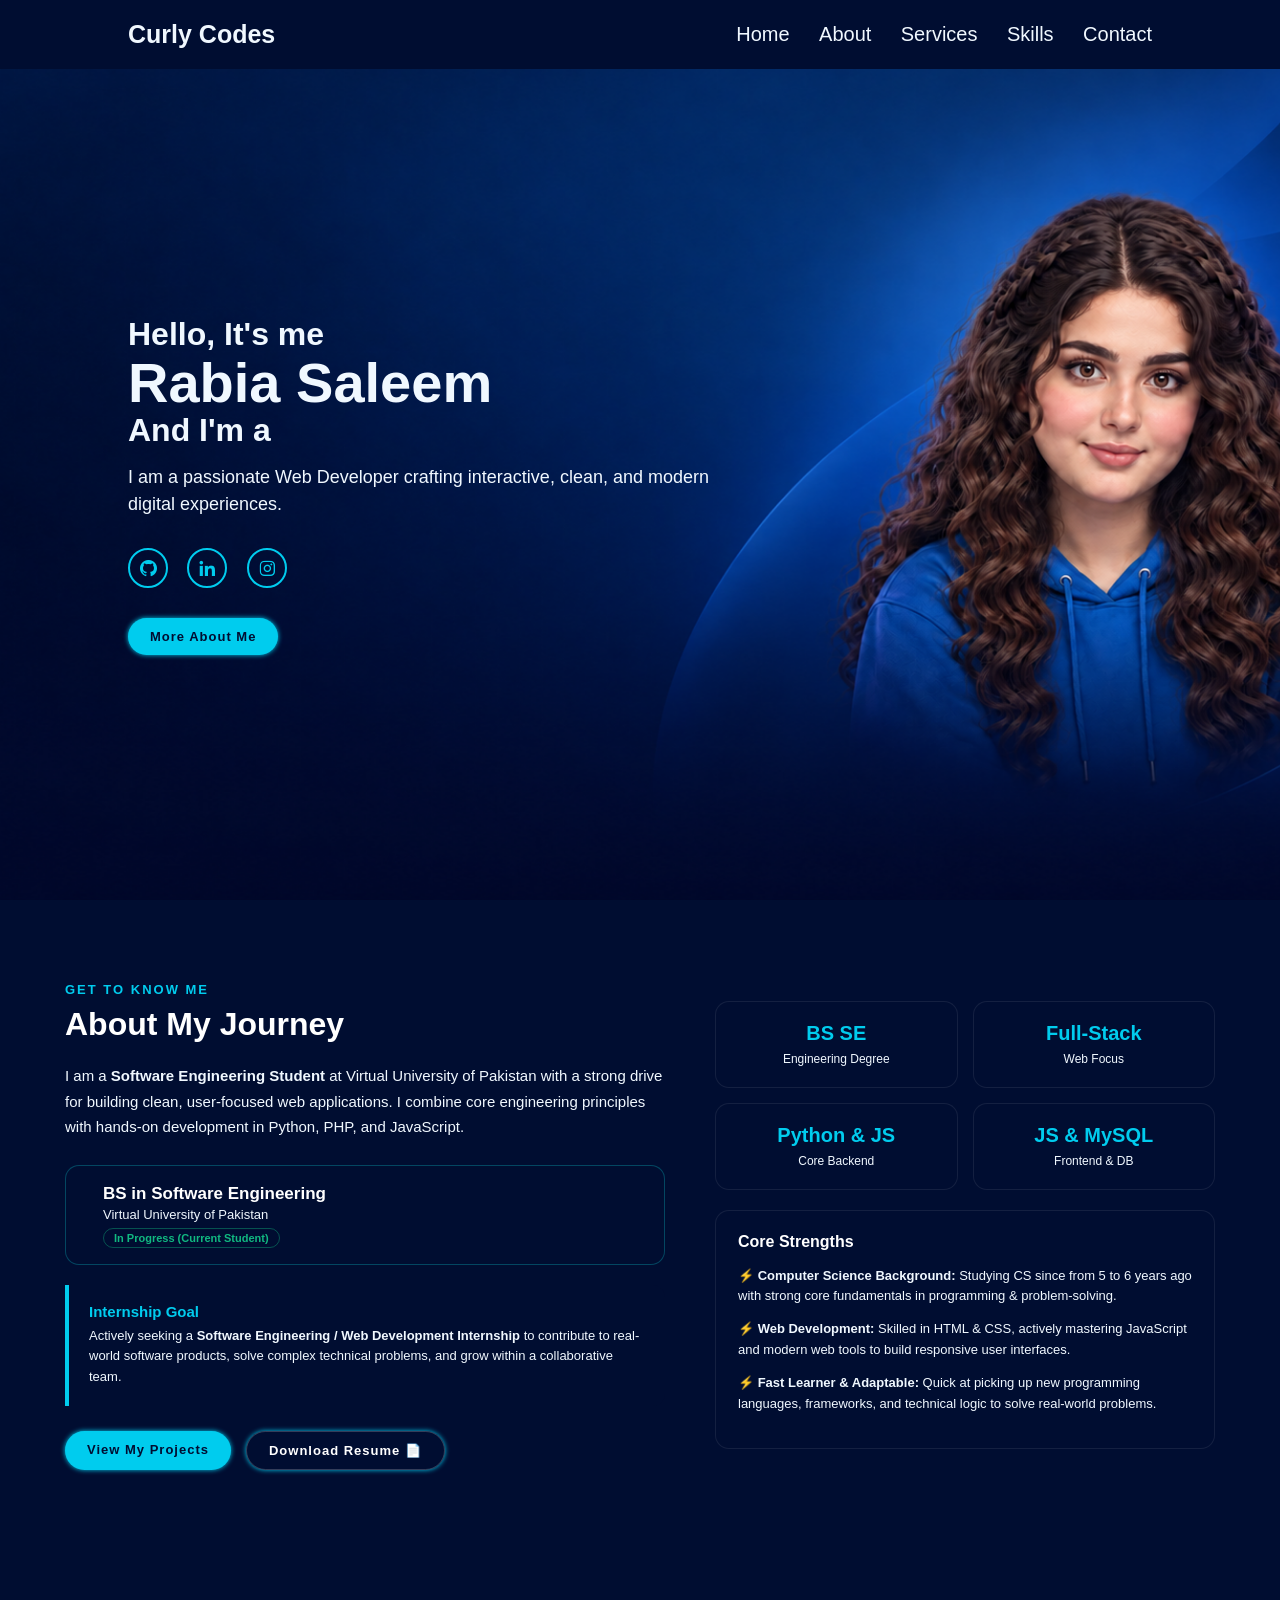
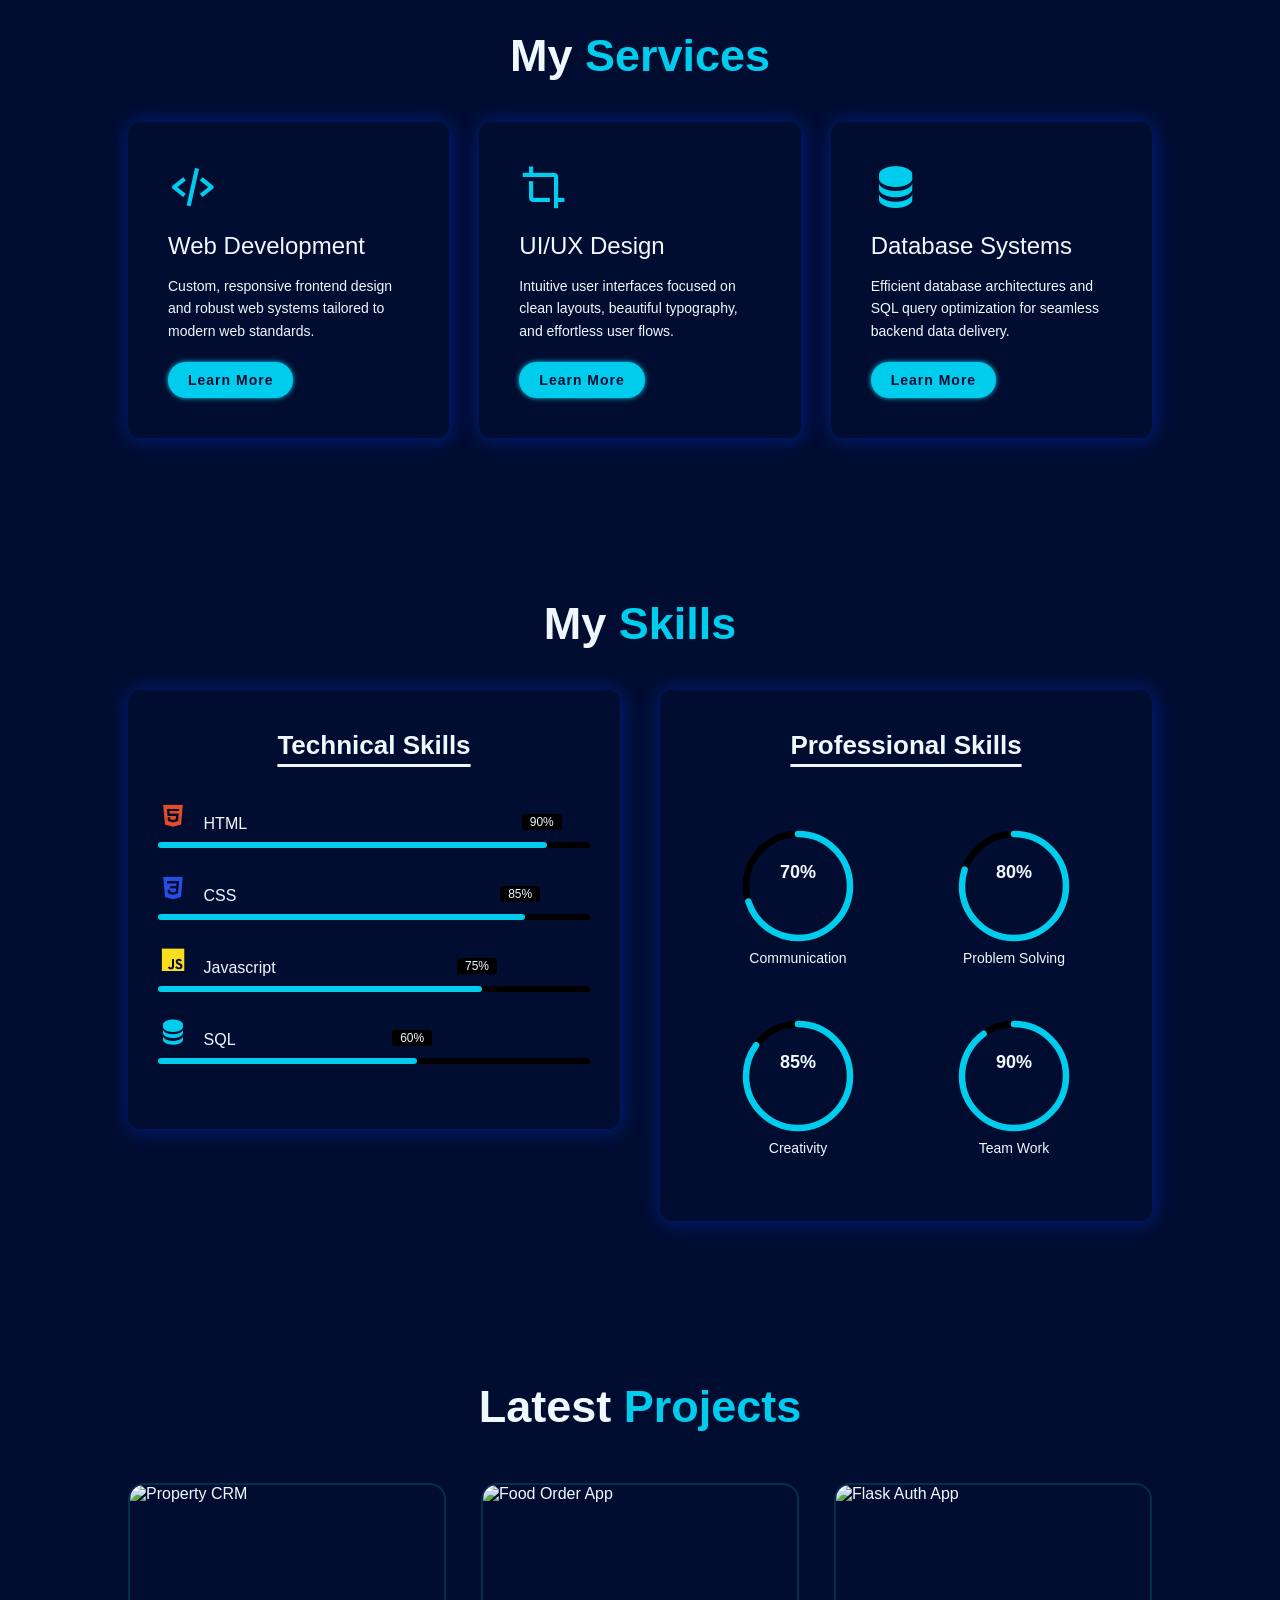
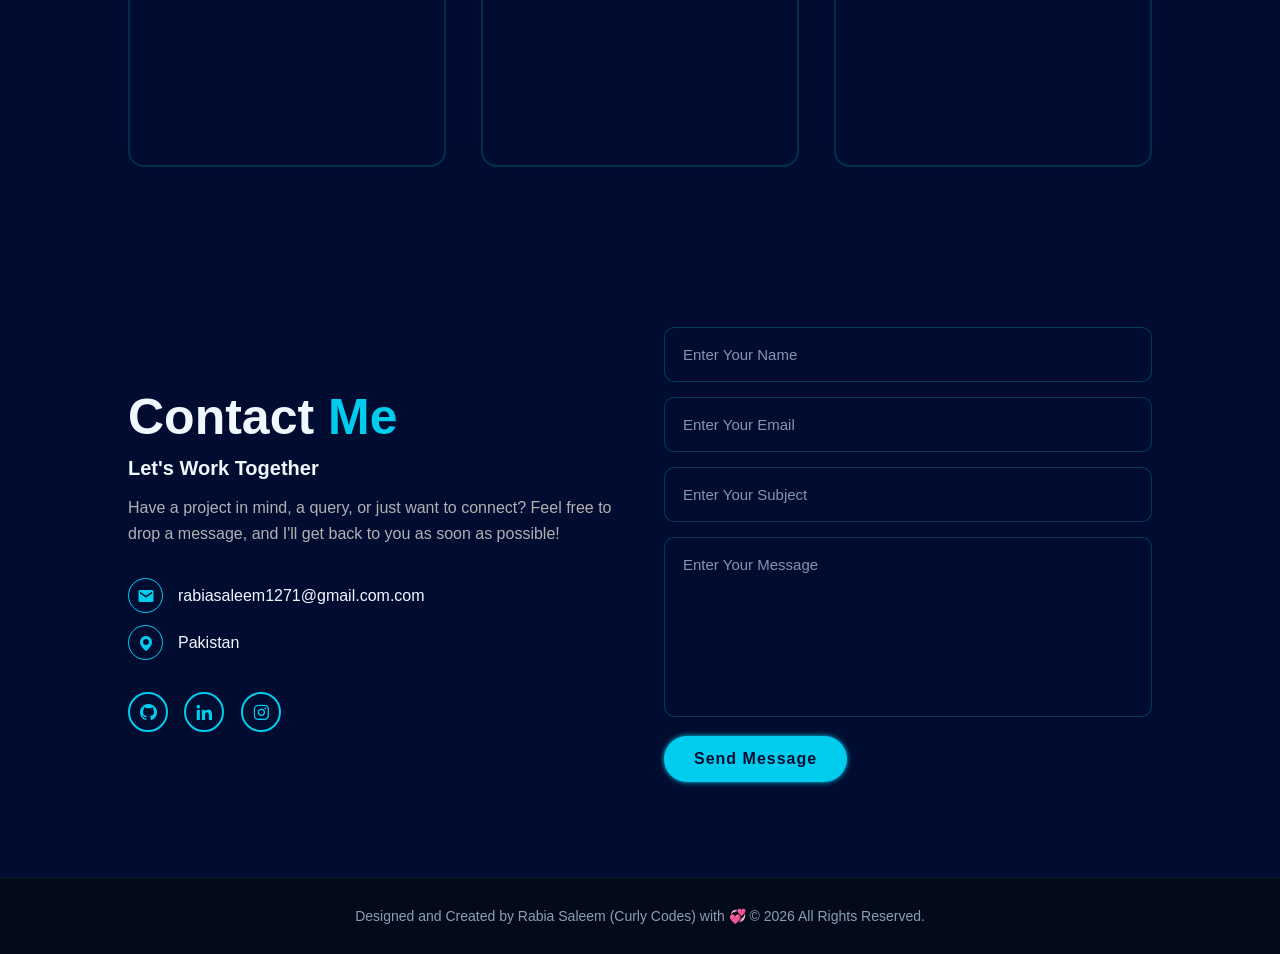
==== index.html @ edc2b4b4 "Rename pro.html to index.html" ====
<!DOCTYPE html>
<html lang="en">

<head>
    <meta charset="UTF-8">
    <meta name="viewport" content="width=device-width, initial-scale=1.0">
    <title>Curly Codes | Rabia Saleem Portfolio</title>

    <script src="https://unpkg.com/typed.js@2.1.0/dist/typed.umd.js"></script>

    <link href='https://unpkg.com/boxicons@2.1.4/css/boxicons.min.css' rel='stylesheet'>

    <link rel="stylesheet" href="pro.css">
</head>

<body>

    <header class="header">
        <a class="logo" href="#">Curly Codes</a>
        <div class="navbar">
            <a href="#home">Home</a>
            <a href="#about">About</a>
            <a href="#services">Services</a>
            <a href="#skills">Skills</a>
            <a href="#contact">Contact</a>
        </div>
    </header>

    <section class="Home" id="home">
        <div class="homeContent">
            <h3>Hello, It's me</h3>
            <h1>Rabia Saleem</h1>
            <h3>And I'm a <span class="text"></span></h3>
            <p>I am a passionate Web Developer crafting interactive, clean, and modern digital experiences.</p>

            <div class="home-sec">
                <a href="https://github.com/rabiasaleem1271" target="_blank" style="--i:7"><i class="bx bxl-github" target="_blank"></i></a>
                <a href="https://www.linkedin.com/in/rabia-saleem-766a09416/ " target="_blank"  style="--i:9"><i class="bx bxl-linkedin "target
                    ></i></a>
                    <a href="https://www.instagram.com/curlycodes3/" style="--i:8"><i class='bx bxl-instagram' target="_blank"></i></a>
            </div>

            <a href="#about" class="btn">More About Me</a>
        </div>
    </section>

    <section id="about" class="about-section">
        <div class="about-container">
            
            <!-- Left Column: Professional Profile & Education -->
            <div class="about-left">
                <span class="section-subtitle">GET TO KNOW ME</span>
                <h2 class="section-title">About My Journey</h2>
                
                <p class="about-bio">
                    I am a <strong>Software Engineering Student</strong> at Virtual University of Pakistan with a strong drive for building clean, user-focused web applications. I combine core engineering principles with hands-on development in Python, PHP, and JavaScript.
                </p>
    
                <!-- Education Timeline Block -->
                <div class="education-block">
                    <div class="edu-icon"></div>
                    <div class="edu-info">
                        <h3>BS in Software Engineering</h3>
                        <p class="university-name">Virtual University of Pakistan</p>
                        <span class="status-badge">In Progress (Current Student)</span>
                    </div>
                </div>
    
                <!-- Internship Goal Card -->
                <div class="objective-card">
                    <h3>Internship Goal</h3>
                    <p>
                        Actively seeking a <strong>Software Engineering / Web Development Internship</strong> to contribute to real-world software products, solve complex technical problems, and grow within a collaborative team.
                    </p>
                </div>
    
                <div class="action-buttons">
                    <a href="#projects" class="btn btn-primary">View My Projects</a>
                    <a href="Rabia_Saleem_CV (1).docx.pdf" target="_blank" class="btn btn-secondary" download>Download Resume 📄</a>
                </div>
            </div>
    
            <!-- Right Column: Quick Highlights / Tech Focus -->
            <div class="about-right">
                
                <div class="highlight-grid">
                    <div class="stat-card">
                        <span class="stat-number">BS SE</span>
                        <span class="stat-label">Engineering Degree</span>
                    </div>
                    <div class="stat-card">
                        <span class="stat-number">Full-Stack</span>
                        <span class="stat-label">Web Focus</span>
                    </div>
                    <div class="stat-card">
                        <span class="stat-number">Python & JS</span>
                        <span class="stat-label">Core Backend</span>
                    </div>
                    <div class="stat-card">
                        <span class="stat-number">JS & MySQL</span>
                        <span class="stat-label">Frontend & DB</span>
                    </div>
                </div>
    
                <!-- Core Strengths List -->
                <div class="strengths-box">
                    <h3>Core Strengths</h3>
                    <ul class="strengths-list">
                        <li>⚡ <strong>Computer Science Background:</strong> Studying CS since from 5 to 6 years ago with strong core fundamentals in programming & problem-solving.</li>
                        <li>⚡ <strong>Web Development:</strong> Skilled in HTML & CSS, actively mastering JavaScript and modern web tools to build responsive user interfaces.</li>
                        <li>⚡ <strong>Fast Learner & Adaptable:</strong> Quick at picking up new programming languages, frameworks, and technical logic to solve real-world problems.</li>
                    </ul>
                </div>
    
            </div>
    
        </div>
    </section>

    <section class="services" id="services">
        <div class="container">
            <h1 class="sub-title">My <span>Services</span></h1>
            <div class="class-list">
                <div>
                    <i class="bx bx-code-alt"></i>
                    <h2>Web Development</h2>
                    <p>Custom, responsive frontend design and robust web systems tailored to modern web standards.</p>
                    <a href="#" class="read">Learn More</a>
                </div>
                <div>
                    <i class="bx bx-crop"></i>
                    <h2>UI/UX Design</h2>
                    <p>Intuitive user interfaces focused on clean layouts, beautiful typography, and effortless user
                        flows.</p>
                    <a href="#" class="read">Learn More</a>
                </div>
                <div>
                    <i class="bx bxs-data"></i>
                    <h2>Database Systems</h2>
                    <p>Efficient database architectures and SQL query optimization for seamless backend data delivery.
                    </p>
                    <a href="#" class="read">Learn More</a>
                </div>
            </div>
        </div>
    </section>

    <section class="skills-section" id="skills">
        <h1 class="sub-title">My <span>Skills</span></h1>

        <div class="skills-wrapper">

            <div class="container1">
                <h1 class="heading1">Technical Skills</h1>
                <div class="technical-bar">
                    <div class="bar">
                        <i class="bx bxl-html5" style="color: #E34C26;"></i>
                        <div class="info"><span>HTML</span></div>
                        <div class="progress-line html"><span></span></div>
                    </div>
                    <div class="bar">
                        <i class="bx bxl-css3" style="color: #264DE4;"></i>
                        <div class="info"><span>CSS</span></div>
                        <div class="progress-line css"><span></span></div>
                    </div>
                    <div class="bar">
                        <i class="bx bxl-javascript" style="color: #F7DF1E;"></i>
                        <div class="info"><span>Javascript</span></div>
                        <div class="progress-line javascript"><span></span></div>
                    </div>
                    <div class="bar">
                        <i class="bx bxs-data" style="color: #0cef;"></i>
                        <div class="info"><span>SQL</span></div>
                        <div class="progress-line sql"><span></span></div>
                    </div>
                </div>
            </div>

            <!-- Right: Professional Skills -->
            <div class="container1">
                <h1 class="heading1">Professional Skills</h1>
                <div class="radial-bars">
                    <div class="radial-bar">
                        <svg viewBox="0 0 200 200">
                            <circle class="progress-bar" cx="100" cy="100" r="80"></circle>
                            <circle class="path path-1" cx="100" cy="100" r="80"></circle>
                        </svg>
                        <div class="percentage">70%</div>
                        <div class="text">Communication</div>
                    </div>
                    <div class="radial-bar">
                        <svg viewBox="0 0 200 200">
                            <circle class="progress-bar" cx="100" cy="100" r="80"></circle>
                            <circle class="path path-2" cx="100" cy="100" r="80"></circle>
                        </svg>
                        <div class="percentage">80%</div>
                        <div class="text">Problem Solving</div>
                    </div>
                    <div class="radial-bar">
                        <svg viewBox="0 0 200 200">
                            <circle class="progress-bar" cx="100" cy="100" r="80"></circle>
                            <circle class="path path-3" cx="100" cy="100" r="80"></circle>
                        </svg>
                        <div class="percentage">85%</div>
                        <div class="text">Creativity</div>
                    </div>
                    <div class="radial-bar">
                        <svg viewBox="0 0 200 200">
                            <circle class="progress-bar" cx="100" cy="100" r="80"></circle>
                            <circle class="path path-4" cx="100" cy="100" r="80"></circle>
                        </svg>
                        <div class="percentage">90%</div>
                        <div class="text">Team Work</div>
                    </div>
                </div>
            </div>

        </div>
        
    </section>
   <!-- Projects Section -->
<section class="portfolio" id="projects">
    <h1 class="sub-title">Latest <span>Projects</span></h1>

    <div class="portfolio-content">
        
        <!-- Card 1 -->
        <div class="row">
            <img src="https://images.unsplash.com/photo-1560518883-ce09059eeffa?q=80&w=800&auto=format&fit=crop" alt="Property CRM">
            <div class="layer">
                <h5>Property CRM System</h5>
                <p>Real estate platform built with PHP and MySQL featuring property filters and custom dashboards.</p>
                <a href="#"><i class='bx bx-link-external'></i></a>
            </div>
        </div>

        <!-- Card 2 -->
        <div class="row">
            <img src="https://images.unsplash.com/photo-1555396273-367ea4eb4db5?q=80&w=800&auto=format&fit=crop" alt="Food Order App">
            <div class="layer">
                <h5>Food Ordering App</h5>
                <p>Interactive web app featuring a Bento grid menu layout and direct WhatsApp ordering integration.</p>
                <a href="#"><i class='bx bx-link-external'></i></a>
            </div>
        </div>

        <!-- Card 3 -->
        <div class="row">
            <img src="https://images.unsplash.com/photo-1507238691740-187a5b1d37b8?q=80&w=800&auto=format&fit=crop" alt="Flask Auth App">
            <div class="layer">
                <h5>Flask Auth App</h5>
                <p>Python Flask web system with secure session-based user login and dashboard management.</p>
                <a href="#"><i class='bx bx-link-external'></i></a>
            </div>
        </div>

    </div>
</section>
    

    <!-- Contact Section -->
    <section class="contact" id="contact">
        <div class="contact-text">
            <h2>Contact <span>Me</span></h2>
            <h4>Let's Work Together</h4>
            <p>Have a project in mind, a query, or just want to connect? Feel free to drop a message, and I'll get back to you as soon as possible!</p>
            
            <div class="contact-list">
                <li><i class='bx bxs-envelope'></i>rabiasaleem1271@gmail.com.com</li>
                <li><i class='bx bxs-map'></i> Pakistan</li>
            </div>

            <div class="contact-icons">
                <a href="https://github.com/rabiasaleem1271" target="_blank" style="--i:7"><i class="bx bxl-github"></i></a>
                <a href="https://www.linkedin.com/in/rabia-saleem-766a09416/" target="_blank" style="--i:9"><i class="bx bxl-linkedin"></i></a>
                <a href="https://www.instagram.com/curlycodes3/" target="_blank" style="--i:8"><i class='bx bxl-instagram'></i></a>
            </div>
        </div>

        <div class="contact-form">
            <form action="#">
                <input type="text" placeholder="Enter Your Name" required>
                <input type="email" placeholder="Enter Your Email" required>
                <input type="text" placeholder="Enter Your Subject" required>
                <textarea name="" id="" cols="40" rows="10" placeholder="Enter Your Message" required></textarea>
                <input type="submit" value="Send Message" class="send">
            </form>
        </div>
    </section>
    <footer>
        <p>Designed and Created by Rabia Saleem (Curly Codes) with 💞 &copy; 2026  All Rights Reserved.</p>
    </footer>

    <script src=" pro.js"></script>

</body>

</html>
---- pro.css ----
* {
    margin: 0;
    padding: 0;
    box-sizing: border-box;
    font-family: 'Segoe UI', Tahoma, Geneva, Verdana, sans-serif;
}

body {
    color: aliceblue;
    background-color: #000D31;
    overflow-x: hidden;
}

/* Header */
.header {
    position: fixed;
    width: 100%;
    top: 0;
    left: 0;
    padding: 20px 10%;
    background: #000D31;
    display: flex;
    justify-content: space-between;
    align-items: center;
    z-index: 100;
}

.logo {
    font-weight: 600;
    text-decoration: none;
    font-size: 25px;
    position: relative;
    color: aliceblue;
    cursor: default;
    opacity: 0;
    animation: slideRight 1s ease forwards;
}

.navbar a {
    text-decoration: none;
    display: inline-block;
    color: aliceblue;
    font-size: 20px;
    font-weight: 500;
    margin-left: 25px;
    transition: .3s;
    opacity: 0;
    animation: slideTop .5s ease forwards;
}

.navbar a:hover {
    color: #0cef;
}

/* Home Section */
.Home {
    background: url('bg.png');
    position: relative;
    width: 100%;
    height: 100vh;
    background-size: cover;
    background-position: center;
    display: flex;
    align-items: center;
    color: aliceblue;
    padding: 70px 10% 0;
}

.homeContent {
    max-width: 600px;
}

.homeContent h3 {
    font-size: 32px;
    font-weight: 700;
    opacity: 0;
    animation: SlideBottom 1s ease forwards;
    animation-delay: .7s;
}

.homeContent h3 span.text {
    color: #0cef;
}

.homeContent h1 {
    font-size: 56px;
    font-weight: 700;
    margin: -3px 0;
    opacity: 0;
    animation: slideRight 1s ease forwards;
    animation-delay: 1s;
}

.homeContent p {
    font-size: 18px;
    margin-top: 15px;
    line-height: 1.5;
    opacity: 0;
    animation: slideTop 1s ease forwards;
    animation-delay: 1s;
}

.home-sec a {
    display: inline-flex;
    justify-content: center;
    align-items: center;
    width: 40px;
    height: 40px;
    background: transparent;
    border: 2px solid #0cef;
    color: #0cef;
    border-radius: 50%;
    font-size: 20px;
    text-decoration: none;
    margin: 30px 15px 30px 0;
    transition: 0.3s ease;
}

.home-sec a:hover {
    background: #0cef;
    color: #000D31;
    box-shadow: 0 0 20px #0cef;
}

.btn {
    display: inline-block;
    padding: 12px 28px;
    background: #0cef;
    border-radius: 40px;
    font-size: 16px;
    color: #000D31;
    text-decoration: none;
    letter-spacing: 1px;
    font-weight: 600;
    opacity: 0;
    animation: slideTop 1s ease forwards;
    animation-delay: 0.5s;
    box-shadow: 0 0 5px #0cef;
    transition: 0.3s ease;
}

.btn:hover {
    box-shadow: 0 0 5px cyan, 0 0 25px cyan, 0 0 50px cyan;
}

/* About Section */
.about-section {
    padding: 80px 20px;
    background-color: #000D31;
    color: #ffffff;
}

.about-container {
    max-width: 1150px;
    margin: 0 auto;
    display: grid;
    grid-template-columns: 1.2fr 1fr;
    gap: 50px;
    align-items: center;
}

/* Subtitle & Titles */
.section-subtitle {
    color: #0cef;
    font-size: 13px;
    font-weight: 700;
    letter-spacing: 2px;
    text-transform: uppercase;
}

.section-title {
    font-size: 32px;
    font-weight: 800;
    margin: 8px 0 20px 0;
    color: #ffffff;
}

.about-bio {
    color: aliceblue;
    font-size: 15px;
    line-height: 1.7;
    margin-bottom: 25px;
}

/* Education Box */
.education-block {
    display: flex;
    align-items: center;
    gap: 15px;
    background: #000D31;
    padding: 18px 22px;
    border-radius: 14px;
    border: 1px solid rgba(12, 239, 239, 0.25);
    margin-bottom: 20px;
}

.edu-icon {
    font-size: 28px;
}

.education-block h3 {
    font-size: 17px;
    color: #ffffff;
    margin-bottom: 3px;
}

.university-name {
    color:aliceblue;
    font-size: 13px;
    margin-bottom: 6px;
}

.status-badge {
    background: #000D31;
    color: #10b981;
    padding: 3px 10px;
    font-size: 11px;
    font-weight: 600;
    border-radius: 20px;
    border: 1px solid rgba(16, 185, 129, 0.4);
}

/* Objective Card */
.objective-card {
    background: #000D31;
    border-left: 4px solid #0cef;
    padding: 18px 20px;
    border-radius: 0 12px 12px 0;
    margin-bottom: 25px;
}

.objective-card h3 {
    color: #0cef;
    font-size: 15px;
    margin-bottom: 6px;
}

.objective-card p {
    color: aliceblue;
    font-size: 13px;
    line-height: 1.6;
}

/* Buttons */
.action-buttons {
    display: flex;
    gap: 15px;
}

.btn {
    padding: 11px 22px;
    border-radius: 25px;
    font-weight: 600;
    font-size: 13px;
    text-decoration: none;
    transition: 0.3s ease;
}

.btn-primary {
    background: #0cef;
    color: #000D31;
}

.btn-primary:hover {
    box-shadow: 0 0 18px rgba(12, 239, 239, 0.5);
}

.btn-secondary {
    background: transparent;
    color: #ffffff;
    border: 1px solid rgba(255, 255, 255, 0.2);
}

.btn-secondary:hover {
    border-color: #0cef;
    color: #0cef;
}

/* Right Grid Highlights */
.highlight-grid {
    display: grid;
    grid-template-columns: 1fr 1fr;
    gap: 15px;
    margin-bottom: 20px;
}

.stat-card {
    background: #000D31;
    padding: 20px;
    border-radius: 14px;
    text-align: center;
    border: 1px solid rgba(255, 255, 255, 0.08);
}

.stat-number {
    display: block;
    font-size: 20px;
    font-weight: 700;
    color: #0cef;
    margin-bottom: 4px;
}

.stat-label {
    font-size: 12px;
    color: aliceblue;
}

.strengths-box {
    background:#000D31;
    padding: 22px;
    border-radius: 14px;
    border: 1px solid rgba(255, 255, 255, 0.08);
}

.strengths-box h3 {
    color: #ffffff;
    font-size: 16px;
    margin-bottom: 15px;
}

.strengths-list {
    list-style: none;
}

.strengths-list li {
    color: aliceblue;
    font-size: 13px;
    line-height: 1.6;
    margin-bottom: 12px;
}

/* Mobile Responsiveness */
@media (max-width: 850px) {
    .about-container {
        grid-template-columns: 1fr;
    }
}
/* Services Section */
.services {
    padding: 80px 10%;
}

.sub-title {
    text-align: center;
    font-size: 45px;
    margin-bottom: 40px;
    width: 100%;
}

.sub-title span {
    color: #0cef;
}

.class-list {
    display: grid;
    grid-template-columns: repeat(auto-fit, minmax(280px, 1fr));
    grid-gap: 30px;
}

.class-list div {
    background-color: #000D31;
    padding: 40px;
    border-radius: 12px;
    transition: background 0.5s, transform 0.5s;
    box-shadow: 1px 1px 20px #012290f7;
}

.class-list div i {
    font-size: 50px;
    margin-bottom: 20px;
    color: #0cef;
}

.class-list div h2 {
    font-size: 24px;
    font-weight: 500;
    margin-bottom: 15px;
}

.class-list div p {
    font-size: 14px;
    line-height: 1.6;

}

.class-list div:hover {
    transform: translateY(-10px);
    background:#022767
    ;
    ;
}

.read {
    display: inline-block;
    padding: 10px 20px;
    background: #0cef;
    border-radius: 40px;
    font-size: 14px;
    color: #000D31;
    letter-spacing: 1px;
    text-decoration: none;
    font-weight: 600;
    margin-top: 20px;
    box-shadow: 0 0 5px #0cef;
    transition: 0.3s ease;
}

.read:hover {
    box-shadow: 0 0 15px cyan, 0 0 30px cyan;
}

.skills-section {
    padding: 80px 10%;
    display: flex;
    flex-direction: column;
    align-items: center;
}

.skills-wrapper {
    display: flex;
    justify-content: space-between;
    align-items: flex-start;
    flex-wrap: wrap;
    width: 100%;
    gap: 40px;
}

.container1 {
    flex: 1 1 450px;
    background: #000D31;
    padding: 40px 30px;
    border-radius: 12px;
    box-shadow: 1px 1px 20px #012290f7;
}

.heading1 {
    text-align: center;
    text-decoration: underline;
    text-underline-offset: 10px;
    text-decoration-thickness: 3px;
    margin-bottom: 40px;
    font-size: 26px;
}

/* Technical Bars */
.bar {
    font-size: 20px;
    margin: 25px 0;
}

.bar i {
    font-size: 30px;
}

.technical-bar .bar .info {
    margin-bottom: 8px;
    display: inline-block;
    margin-left: 10px;
}

.technical-bar .bar .info span {
    font-size: 16px;
    font-weight: 500;
}

.technical-bar .bar .progress-line {
    position: relative;
    border-radius: 10px;
    width: 100%;
    height: 6px;
    background-color: #000000;
}

.technical-bar .bar .progress-line span {
    height: 100%;
    background-color: #0cef;   
    position: absolute;
    border-radius: 10px;
}

.progress-line.html span { width: 90%; }
.progress-line.css span { width: 85%; }
.progress-line.javascript span { width: 75%; }
.progress-line.sql span { width: 60%; }

.progress-line span::after {
    position: absolute;
    padding: 1px 8px;
    background-color: #000;
    color: aliceblue;
    font-size: 12px;
    border-radius: 3px;
    top: -28px;
    right: -15px;
}

.progress-line.html span::after { content: "90%"; }
.progress-line.css span::after { content: "85%"; }
.progress-line.javascript span::after { content: "75%"; }
.progress-line.sql span::after { content: "60%"; }

/* Radial Progress Bars */
.radial-bars {
    width: 100%;
    display: flex;
    flex-wrap: wrap;
    justify-content: space-around;
}

.radial-bars .radial-bar {
    width: 45%;
    height: 170px;
    margin-bottom: 20px;
    position: relative;
}

.radial-bars .radial-bar svg {
    position: absolute;
    top: 50%;
    left: 50%;
    transform: translate(-50%, -50%) rotate(-90deg);
    width: 130px;
    height: 130px;
}

.radial-bars .radial-bar .progress-bar {
    stroke-width: 10;
    stroke: #000;
    fill: transparent;
}

.path {
    stroke-width: 10;
    stroke: #0cef;
    fill: transparent;
    stroke-dasharray: 502;
    stroke-linecap: round;
}

.path-1 { stroke-dashoffset: 150; }
.path-2 { stroke-dashoffset: 100; }
.path-3 { stroke-dashoffset: 75; }
.path-4 { stroke-dashoffset: 50; }

.radial-bar .percentage {
    position: absolute;
    top: 42%;
    left: 50%;
    transform: translate(-50%, -50%);
    font-size: 18px;
    font-weight: 600;
}

.radial-bar .text {
    width: 100%;
    position: absolute;
    text-align: center;
    left: 50%;
    bottom: 5px;
    transform: translateX(-50%);
    font-size: 14px;
    font-weight: 500;
}
footer {
    padding: 30px;
    text-align: center;
    background: #030b1a;
    color: #88a0b5;
    font-size: 14px;
    border-top: 1px solid rgba(0, 206, 239, 0.1);
}
/* Animations */
@keyframes slideRight {
    0% { transform: translateX(-100px); opacity: 0; }
    100% { transform: translateX(0); opacity: 1; }
}

@keyframes slideTop {
    0% { transform: translateY(100px); opacity: 0; }
    100% { transform: translateY(0); opacity: 1; }
}

@keyframes SlideBottom {
    0% { transform: translateY(-100px); opacity: 0; }
    100% { transform: translateY(0); opacity: 1; }
}

@media (max-width: 900px) {
    .about {
        grid-template-columns: 1fr;
        text-align: center;
    }
    
    .about-image img {
        margin: 0 auto;
    }

    .skills-wrapper {
        flex-direction: column;
    }
}
/* Projects Section Styling */
.portfolio {
    padding: 80px 10%;
    background-color: #000D31; /* Main background */
}

/* Heading Center Alignment */
.portfolio .sub-title {
    text-align: center;
    font-size: 45px;
    margin-bottom: 50px;
}

.portfolio .sub-title span {
    color: #0cef;
}

/* Responsive Grid Layout for Cards */
.portfolio-content {
    display: grid;
    grid-template-columns: repeat(auto-fit, minmax(300px, 1fr));
    gap: 35px;
}

/* Single Card Design with #000D31 Theme */
.row {
    position: relative;
    background-color: #000D31; /* Aapka pasandida color theme */
    border-radius: 16px;
    overflow: hidden;
    border: 2px solid rgba(12, 239, 239, 0.15);
    box-shadow: 0 0 15px rgba(0, 13, 49, 0.8);
    transition: transform 0.4s ease, border-color 0.4s ease, box-shadow 0.4s ease;
}

.row img {
    width: 100%;
    height: 280px;
    object-fit: cover;
    display: block;
    transition: transform 0.6s cubic-bezier(0.25, 1, 0.5, 1);
}

/* Mouse Hover Card Animation */
.row:hover {
    transform: translateY(-10px);
    border-color: #0cef;
    box-shadow: 0 0 25px rgba(12, 239, 239, 0.4);
}

.row:hover img {
    transform: scale(1.12); /* Smooth zoom effect */
}

/* Glassmorphism Dynamic Overlay Layer */
.layer {
    width: 100%;
    height: 100%;
    background: linear-gradient(180deg, rgba(0, 13, 49, 0.2) 0%, rgba(12, 239, 239, 0.95) 100%);
    backdrop-filter: blur(4px); /* Unique frosted glass effect */
    position: absolute;
    left: 0;
    bottom: -100%; /* Initially hidden below card */
    display: flex;
    flex-direction: column;
    align-items: center;
    justify-content: center;
    text-align: center;
    padding: 0 25px;
    transition: bottom 0.5s cubic-bezier(0.175, 0.885, 0.32, 1.275); /* Spring animation */
}

/* Show Layer on Hover */
.row:hover .layer {
    bottom: 0; /* Slides up smoothly */
}

/* Layer Content Styling & Pop-Up Animations */
.layer h5 {
    color: #000D31;
    font-size: 24px;
    font-weight: 700;
    margin-bottom: 10px;
    transform: translateY(20px);
    opacity: 0;
    transition: all 0.4s ease 0.1s;
}

.layer p {
    color: #051129;
    font-size: 14px;
    line-height: 1.5;
    font-weight: 600;
    transform: translateY(20px);
    opacity: 0;
    transition: all 0.4s ease 0.2s;
}

.layer a {
    color: #0cef;
    background: #000D31;
    margin-top: 18px;
    width: 45px;
    height: 45px;
    display: flex;
    align-items: center;
    justify-content: center;
    border-radius: 50%;
    text-decoration: none;
    font-size: 20px;
    transform: translateY(20px);
    opacity: 0;
    transition: all 0.4s ease 0.3s, background 0.3s ease;
}

.layer a:hover {
    background: #ffffff;
    color: #000D31;
    box-shadow: 0 0 15px #ffffff;
}

/* Text Appear Effect on Hover */
.row:hover .layer h5,
.row:hover .layer p,
.row:hover .layer a {
    transform: translateY(0);
    opacity: 1;
}
/* Contact Section Styling */
.contact {
    display: grid;
    grid-template-columns: repeat(2, 1fr);
    align-items: center;
    gap: 3rem;
    padding: 80px 10%;
    background-color: #000D31;
}

.contact-text h2 {
    font-size: 50px;
    line-height: 1;
    margin-bottom: 10px;
}

.contact-text h2 span {
    color: #0cef;
}

.contact-text h4 {
    margin: 15px 0;
    color: aliceblue;
    font-size: 20px;
    font-weight: 600;
}

.contact-text p {
    color: rgb(177, 177, 177);
    font-size: 16px;
    line-height: 1.6;
    margin-bottom: 2rem;
}

.contact-list {
    margin-bottom: 2rem;
    list-style: none;
}

.contact-list li {
    margin-bottom: 12px;
    display: flex;
    align-items: center;
    font-size: 16px;
    color: aliceblue;
}

.contact-list i {
    display: inline-flex;
    justify-content: center;
    align-items: center;
    width: 35px;
    height: 35px;
    background: #000D31;
    border: 1px solid #0cef;
    border-radius: 50%;
    color: #0cef;
    font-size: 18px;
    margin-right: 15px;
    transition: 0.3s ease;
}

.contact-list li:hover i {
    background: #0cef;
    color: #000D31;
    box-shadow: 0 0 10px #0cef;
}

.contact-icons a {
    display: inline-flex;
    justify-content: center;
    align-items: center;
    width: 40px;
    height: 40px;
    background: transparent;
    border: 2px solid #0cef;
    border-radius: 50%;
    font-size: 20px;
    color: #0cef;
    text-decoration: none;
    margin-right: 12px;
    transition: 0.3s ease;
}

.contact-icons a:hover {
    background: #0cef;
    color: #000D31;
    box-shadow: 0 0 15px #0cef;
}

/* Contact Form (#000D31 Theme) */
.contact-form form {
    position: relative;
}

.contact-form form input,
.contact-form form textarea {
    border: none;
    outline: none;
    width: 100%;
    padding: 18px;
    background: #000D31; /* Aapki card color theme */
    color: aliceblue;
    font-size: 15px;
    font-weight: 500;
    margin-bottom: 15px;
    border-radius: 10px;
    border: 1px solid rgba(12, 239, 239, 0.2);
    transition: all 0.3s ease;
}

.contact-form form input::placeholder,
.contact-form form textarea::placeholder {
    color: #8892b0;
}

/* Input Focus Effect */
.contact-form form input:focus,
.contact-form form textarea:focus {
    border-color: #0cef;
    box-shadow: 0 0 12px rgba(12, 239, 239, 0.3);
}

.contact-form form textarea {
    resize: none;
    height: 180px;
}

.contact-form form .send {
    display: inline-block;
    padding: 14px 30px;
    background: #0cef;
    border-radius: 40px;
    font-size: 16px;
    color: #000D31;
    letter-spacing: 1px;
    font-weight: 600;
    cursor: pointer;
    box-shadow: 0 0 5px #0cef;
    transition: 0.3s ease;
    border: none;
    width: auto;
}

.contact-form form .send:hover {
    box-shadow: 0 0 15px cyan, 0 0 30px cyan;
    transform: translateY(-3px);
}

/* Responsive Support */
@media (max-width: 900px) {
    .contact {
        grid-template-columns: 1fr;
    }
}
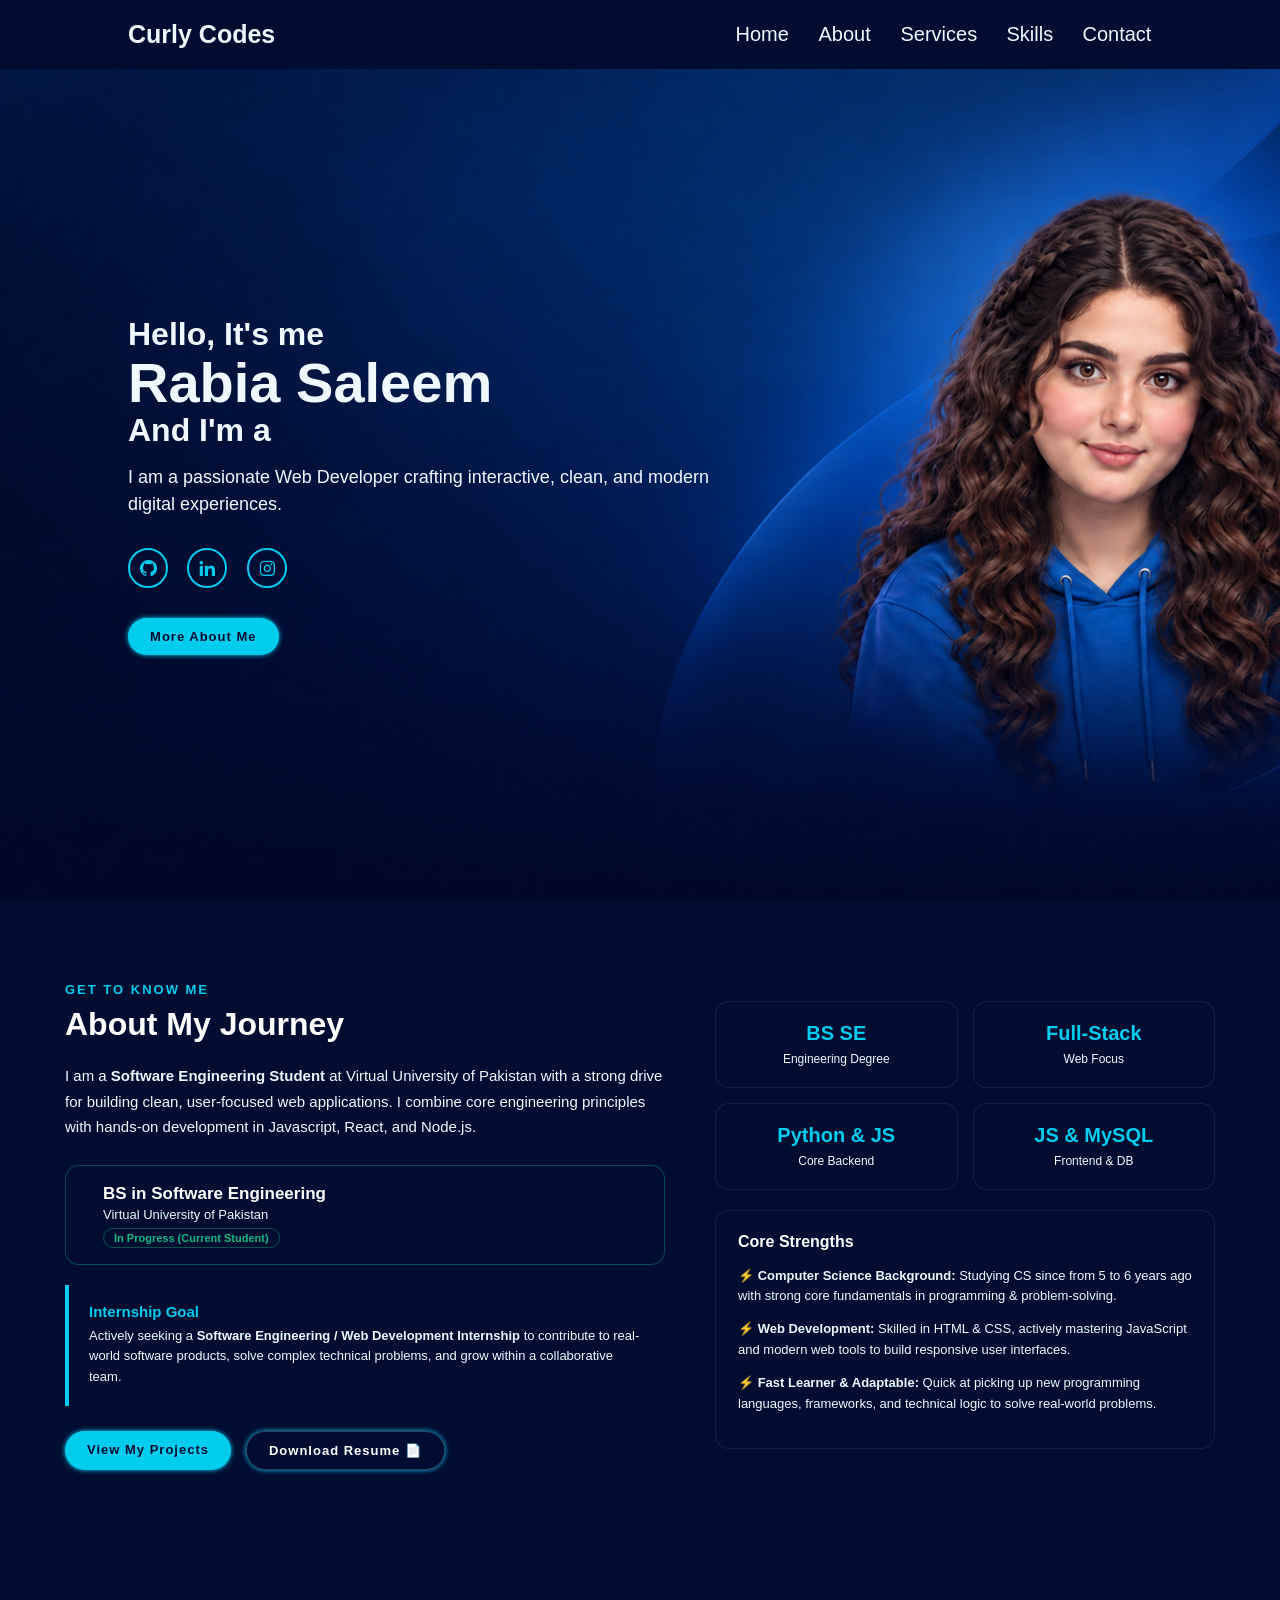
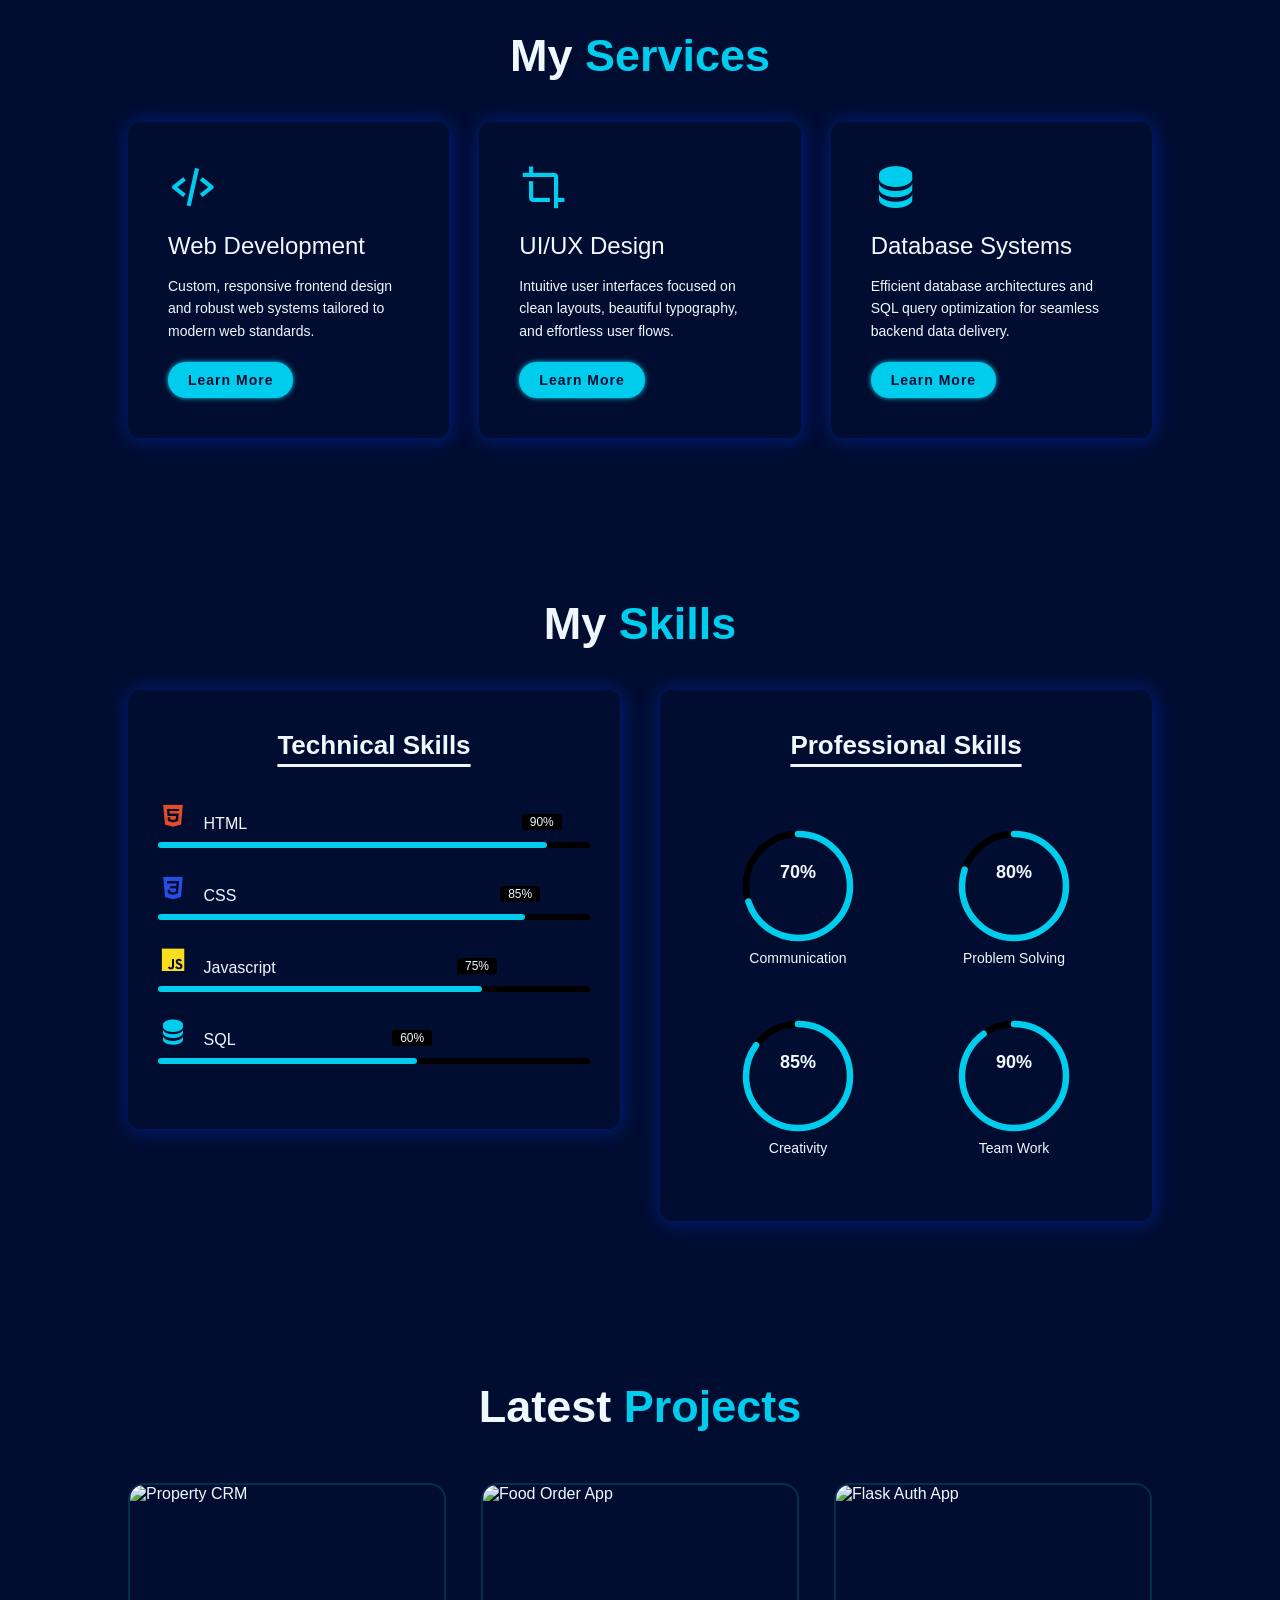
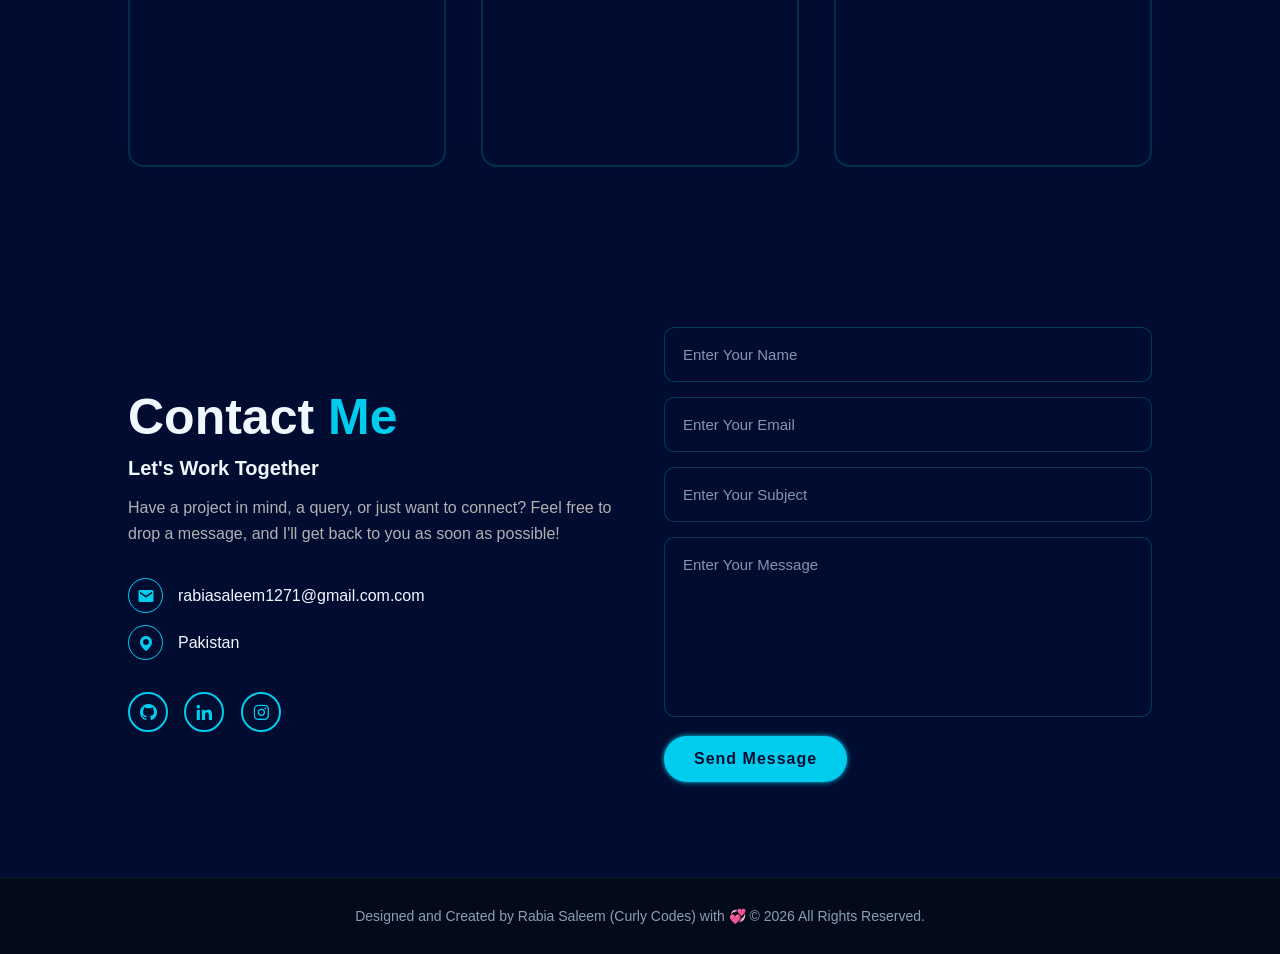
==== commit d52d8270: "Update index.html" ====
--- a/index.html
+++ b/index.html
@@ -53,7 +53,7 @@
                 <h2 class="section-title">About My Journey</h2>
                 
                 <p class="about-bio">
-                    I am a <strong>Software Engineering Student</strong> at Virtual University of Pakistan with a strong drive for building clean, user-focused web applications. I combine core engineering principles with hands-on development in Python, PHP, and JavaScript.
+                    I am a <strong>Software Engineering Student</strong> at Virtual University of Pakistan with a strong drive for building clean, user-focused web applications. I combine core engineering principles with hands-on development in Javascript, React, and Node.js.
                 </p>
     
                 <!-- Education Timeline Block -->
@@ -248,8 +248,8 @@
         <div class="row">
             <img src="https://images.unsplash.com/photo-1507238691740-187a5b1d37b8?q=80&w=800&auto=format&fit=crop" alt="Flask Auth App">
             <div class="layer">
-                <h5>Flask Auth App</h5>
-                <p>Python Flask web system with secure session-based user login and dashboard management.</p>
+                <h5>Leads Handle System</h5>
+                <p>Web system with secure session-based user login and dashboard management.</p>
                 <a href="#"><i class='bx bx-link-external'></i></a>
             </div>
         </div>
